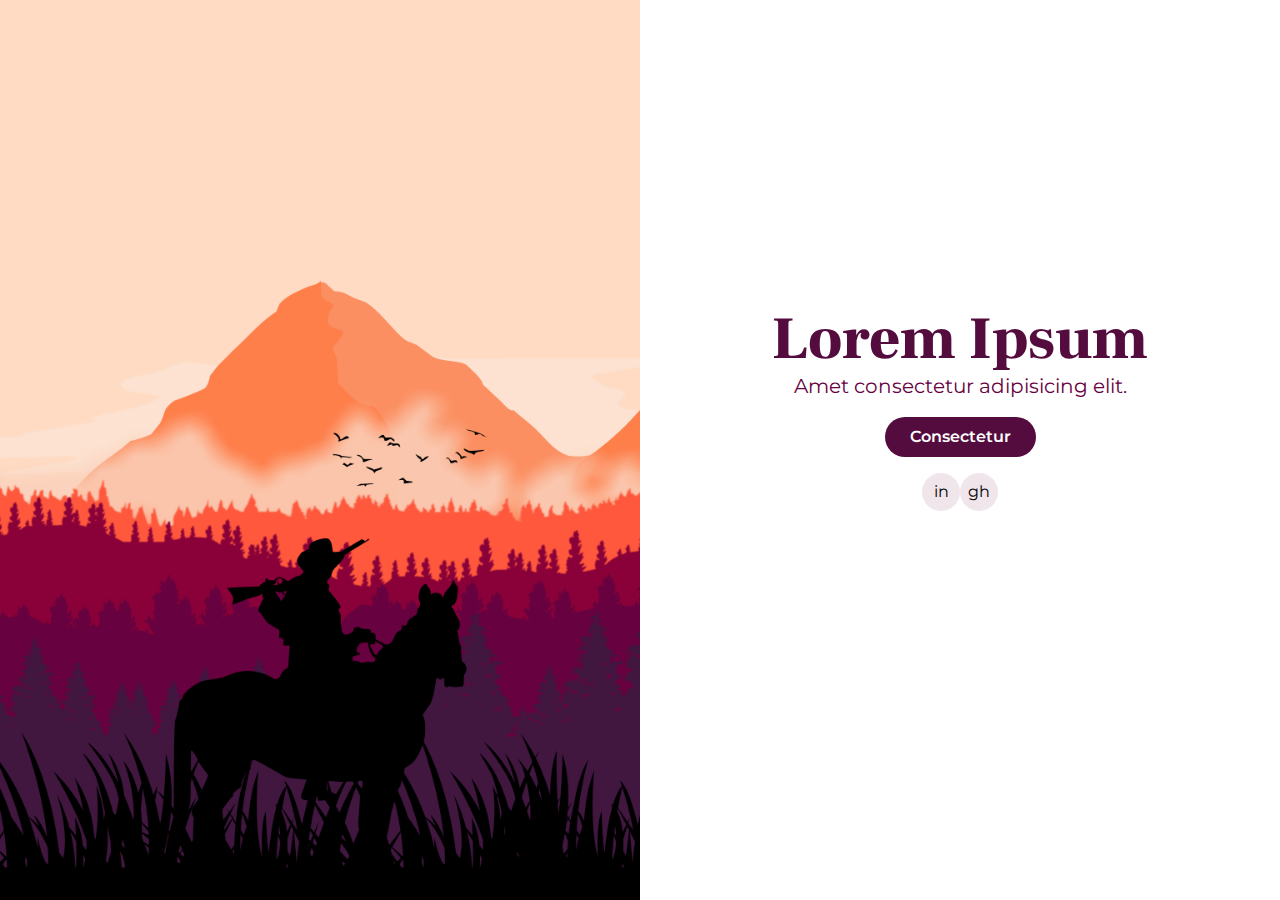
==== index.html @ 706db460 "Initial commit" ====
<!DOCTYPE html>
<html lang="en">

<head>
  <meta charset="UTF-8">
  <meta name="viewport" content="width=device-width, initial-scale=1.0">
  <meta http-equiv="X-UA-Compatible" content="ie=edge">
  <link rel="stylesheet" href="css/index.css">
  <title>Document</title>
</head>

<body>
  <div class="page">
    <div class="left-column">
      <img src="assets/rdr.png" class="background-image">
    </div>
    <div class="right-column">
      <h1>Lorem Ipsum</h1>
      <p>Amet consectetur adipisicing elit.</p>
      <div class="button button-portfolio">Consectetur</div>
      <div class="icons-row">
        <div class="icon">in</div>
        <div class="icon">gh</div>
      </div>
    </div>
  </div>
</body>

</html>
---- css/index.css ----
@import url("https://fonts.googleapis.com/css?family=Frank+Ruhl+Libre:400,700,900|Montserrat:400,600&display=swap");
html {
  max-height: 100vh;
  font-family: 'Frank Ruhl Libre', serif;
  --primary-dark: #540c3f;
  --primary: #68013F;
}

html,
body {
  margin: 0;
  padding: 0;
}

.page {
  height: 100vh;
  display: -webkit-box;
  display: -ms-flexbox;
  display: flex;
}

.left-column {
  -webkit-box-flex: 1;
      -ms-flex: 1;
          flex: 1;
}

.right-column {
  -webkit-box-flex: 1;
      -ms-flex: 1;
          flex: 1;
  text-align: center;
  margin-top: 35vh;
}

.right-column h1 {
  color: var(--primary-dark);
  font-weight: 900;
  font-size: 60px;
  line-height: 50px;
  margin-top: 0;
  margin-bottom: 0;
}

.right-column p {
  color: var(--primary);
  font-family: 'Montserrat', sans-serif;
  font-size: 20px;
  line-height: 22px;
  margin-top: 10px;
}

.background-image {
  height: 100%;
  width: 100%;
  -o-object-fit: cover;
     object-fit: cover;
  display: block;
}

.button {
  font-family: 'Montserrat', sans-serif;
  -webkit-box-align: center;
      -ms-flex-align: center;
          align-items: center;
  cursor: pointer;
  display: -webkit-inline-box;
  display: -ms-inline-flexbox;
  display: inline-flex;
  max-width: 100%;
  white-space: nowrap;
  word-break: keep-all;
  margin: 0px auto;
  overflow: hidden;
}

.button-portfolio {
  color: white;
  font-size: 16px;
  font-weight: 600;
  line-height: 40px;
  background-color: #540c3f;
  border-radius: 100px;
  padding: 0 25px;
}

.button-portfolio:hover {
  background-color: #68013f;
  opacity: .8;
}

.icons-row {
  margin-top: 1em;
  display: -webkit-box;
  display: -ms-flexbox;
  display: flex;
  -webkit-box-pack: center;
      -ms-flex-pack: center;
          justify-content: center;
}

.icon {
  background: rgba(104, 1, 63, 0.1);
  height: 38px;
  line-height: 38px;
  text-align: center;
  width: 38px;
  border-radius: 19px;
  font-family: 'Montserrat', sans-serif;
}
/*# sourceMappingURL=index.css.map */
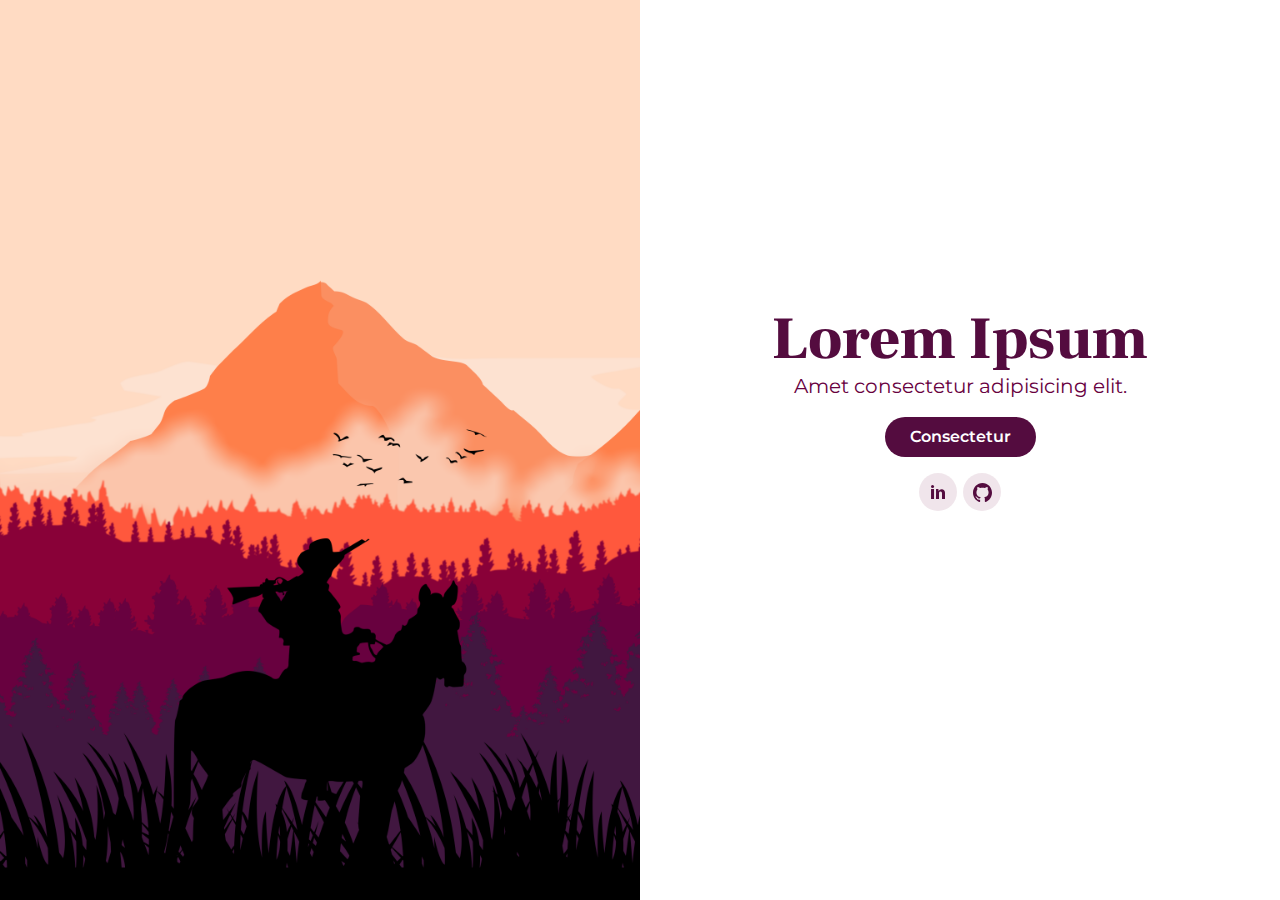
==== commit 3f4e7333: "Add Icons" ====
--- a/index.html
+++ b/index.html
@@ -19,8 +19,8 @@
       <p>Amet consectetur adipisicing elit.</p>
       <div class="button button-portfolio">Consectetur</div>
       <div class="icons-row">
-        <div class="icon">in</div>
-        <div class="icon">gh</div>
+        <div class="icon linkedin"></div>
+        <div class="icon github"></div>
       </div>
     </div>
   </div>
--- a/css/index.css
+++ b/css/index.css
@@ -107,5 +107,33 @@
   width: 38px;
   border-radius: 19px;
   font-family: 'Montserrat', sans-serif;
+  margin: 0 .2em;
+  background-repeat: no-repeat;
+  background-position: center;
+}
+
+.icon:hover {
+  background: rgba(104, 1, 63, 0.8);
+  background-repeat: no-repeat;
+  background-position: center;
+  cursor: pointer;
+}
+
+.linkedin {
+  background-image: url("../assets/linkedin-purple.svg");
+}
+
+.linkedin:hover {
+  background-image: url("../assets/linkedin-white.svg");
+}
+
+.github {
+  background-image: url("../assets/github-purple.svg");
+  background-size: 50%;
+}
+
+.github:hover {
+  background-image: url("../assets/github-white.svg");
+  background-size: 50%;
 }
 /*# sourceMappingURL=index.css.map */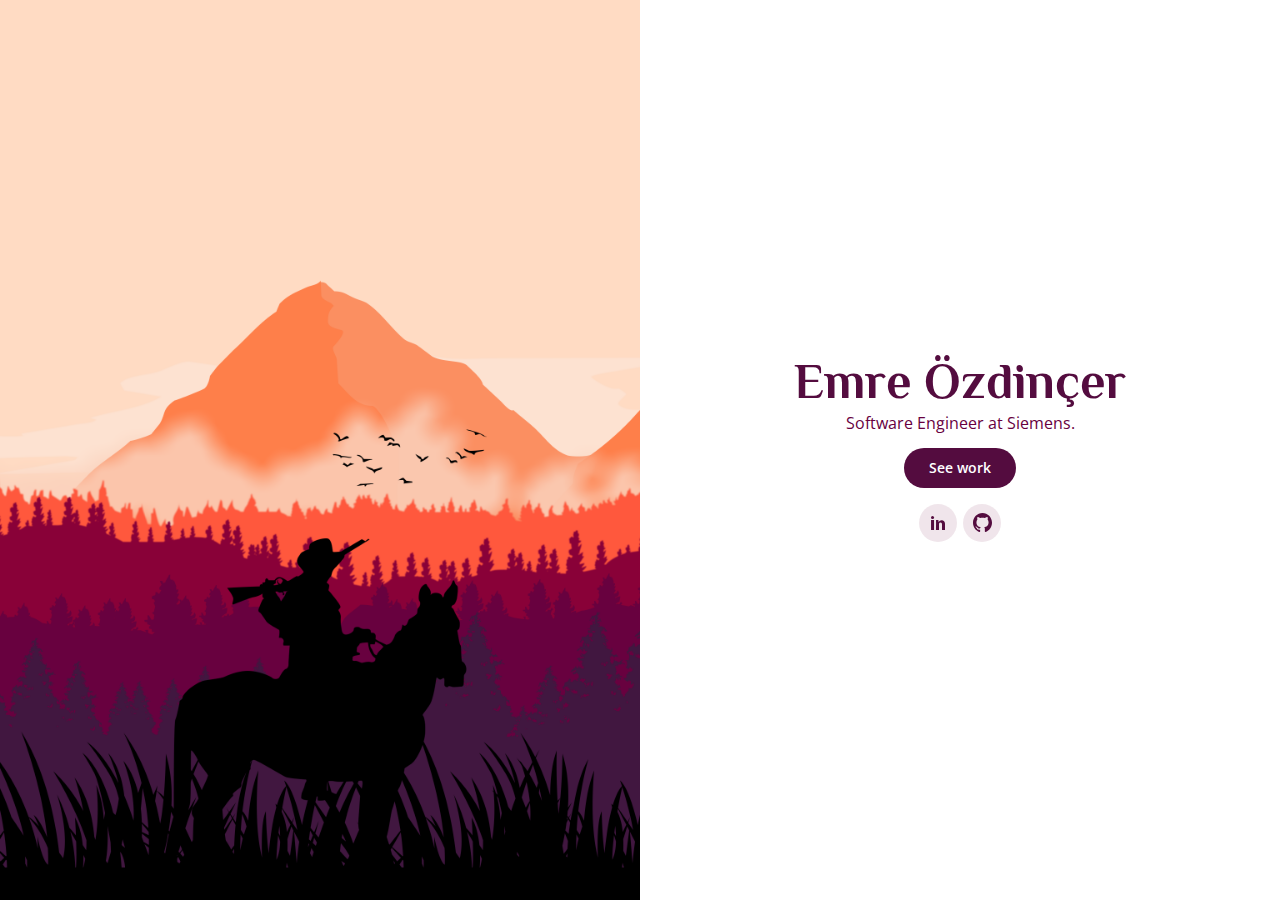
==== commit 0540d1bc: "Finish index page, start gallery page" ====
--- a/index.html
+++ b/index.html
@@ -6,18 +6,22 @@
   <meta name="viewport" content="width=device-width, initial-scale=1.0">
   <meta http-equiv="X-UA-Compatible" content="ie=edge">
   <link rel="stylesheet" href="css/index.css">
-  <title>Document</title>
+  <title>Emre - Home</title>
 </head>
 
 <body>
   <div class="page">
-    <div class="left-column">
+    <div class="section-background">
       <img src="assets/rdr.png" class="background-image">
     </div>
-    <div class="right-column">
-      <h1>Lorem Ipsum</h1>
-      <p>Amet consectetur adipisicing elit.</p>
-      <div class="button button-portfolio">Consectetur</div>
+    <div class="section-info">
+      <h1>Emre Özdinçer</h1>
+      <p>Software Engineer at Siemens.</p>
+      <div class="button button-portfolio">
+        <a href="gallery.html">
+          See work
+        </a>
+      </div>
       <div class="icons-row">
         <div class="icon linkedin"></div>
         <div class="icon github"></div>
--- a/css/index.css
+++ b/css/index.css
@@ -1,7 +1,8 @@
-@import url("https://fonts.googleapis.com/css?family=Frank+Ruhl+Libre:400,700,900|Montserrat:400,600&display=swap");
+@import url("https://fonts.googleapis.com/css?family=Open+Sans|Philosopher:400,700&display=swap");
 html {
   max-height: 100vh;
-  font-family: 'Frank Ruhl Libre', serif;
+  --display-font:'Philosopher', sans-serif;
+  --body-font: 'Open Sans', sans-serif;
   --primary-dark: #540c3f;
   --primary: #68013F;
 }
@@ -19,34 +20,46 @@
   display: flex;
 }
 
-.left-column {
+.section-background {
   -webkit-box-flex: 1;
       -ms-flex: 1;
           flex: 1;
 }
 
-.right-column {
+.section-info {
+  margin-top: 50px;
+  padding-bottom: 50px;
+  display: -webkit-box;
+  display: -ms-flexbox;
+  display: flex;
+  -webkit-box-orient: vertical;
+  -webkit-box-direction: normal;
+      -ms-flex-direction: column;
+          flex-direction: column;
+  -webkit-box-pack: center;
+      -ms-flex-pack: center;
+          justify-content: center;
   -webkit-box-flex: 1;
       -ms-flex: 1;
           flex: 1;
   text-align: center;
-  margin-top: 35vh;
 }
 
-.right-column h1 {
+.section-info h1 {
+  font-family: var(--display-font);
   color: var(--primary-dark);
   font-weight: 900;
-  font-size: 60px;
-  line-height: 50px;
+  font-size: 50px;
+  line-height: 45px;
   margin-top: 0;
   margin-bottom: 0;
 }
 
-.right-column p {
+.section-info p {
   color: var(--primary);
-  font-family: 'Montserrat', sans-serif;
-  font-size: 20px;
-  line-height: 22px;
+  font-family: var(--body-font);
+  font-size: 16px;
+  line-height: 18px;
   margin-top: 10px;
 }
 
@@ -59,14 +72,9 @@
 }
 
 .button {
-  font-family: 'Montserrat', sans-serif;
-  -webkit-box-align: center;
-      -ms-flex-align: center;
-          align-items: center;
+  font-family: var(--body-font);
+  display: block;
   cursor: pointer;
-  display: -webkit-inline-box;
-  display: -ms-inline-flexbox;
-  display: inline-flex;
   max-width: 100%;
   white-space: nowrap;
   word-break: keep-all;
@@ -74,14 +82,20 @@
   overflow: hidden;
 }
 
+.button a {
+  color: inherit !important;
+  text-decoration: none !important;
+}
+
 .button-portfolio {
   color: white;
-  font-size: 16px;
   font-weight: 600;
+  font-size: 14px;
+  height: 40px;
   line-height: 40px;
-  background-color: #540c3f;
   border-radius: 100px;
   padding: 0 25px;
+  background-color: #540c3f;
 }
 
 .button-portfolio:hover {
@@ -106,7 +120,7 @@
   text-align: center;
   width: 38px;
   border-radius: 19px;
-  font-family: 'Montserrat', sans-serif;
+  font-family: var(--body-font);
   margin: 0 .2em;
   background-repeat: no-repeat;
   background-position: center;
@@ -136,4 +150,32 @@
   background-image: url("../assets/github-white.svg");
   background-size: 50%;
 }
+
+@media only screen and (max-width: 980px) {
+  .page {
+    -webkit-box-orient: vertical;
+    -webkit-box-direction: normal;
+        -ms-flex-direction: column;
+            flex-direction: column;
+  }
+  .page .background-image {
+    height: 50vh;
+    -o-object-position: 50% 70%;
+       object-position: 50% 70%;
+  }
+}
+
+@media only screen and (max-width: 540px) {
+  .section-info h1 {
+    padding: 0 20px;
+    font-size: 30px;
+    line-height: 24px;
+  }
+  .section-info p {
+    font-size: 14px;
+  }
+  .button {
+    font-size: 12px;
+  }
+}
 /*# sourceMappingURL=index.css.map */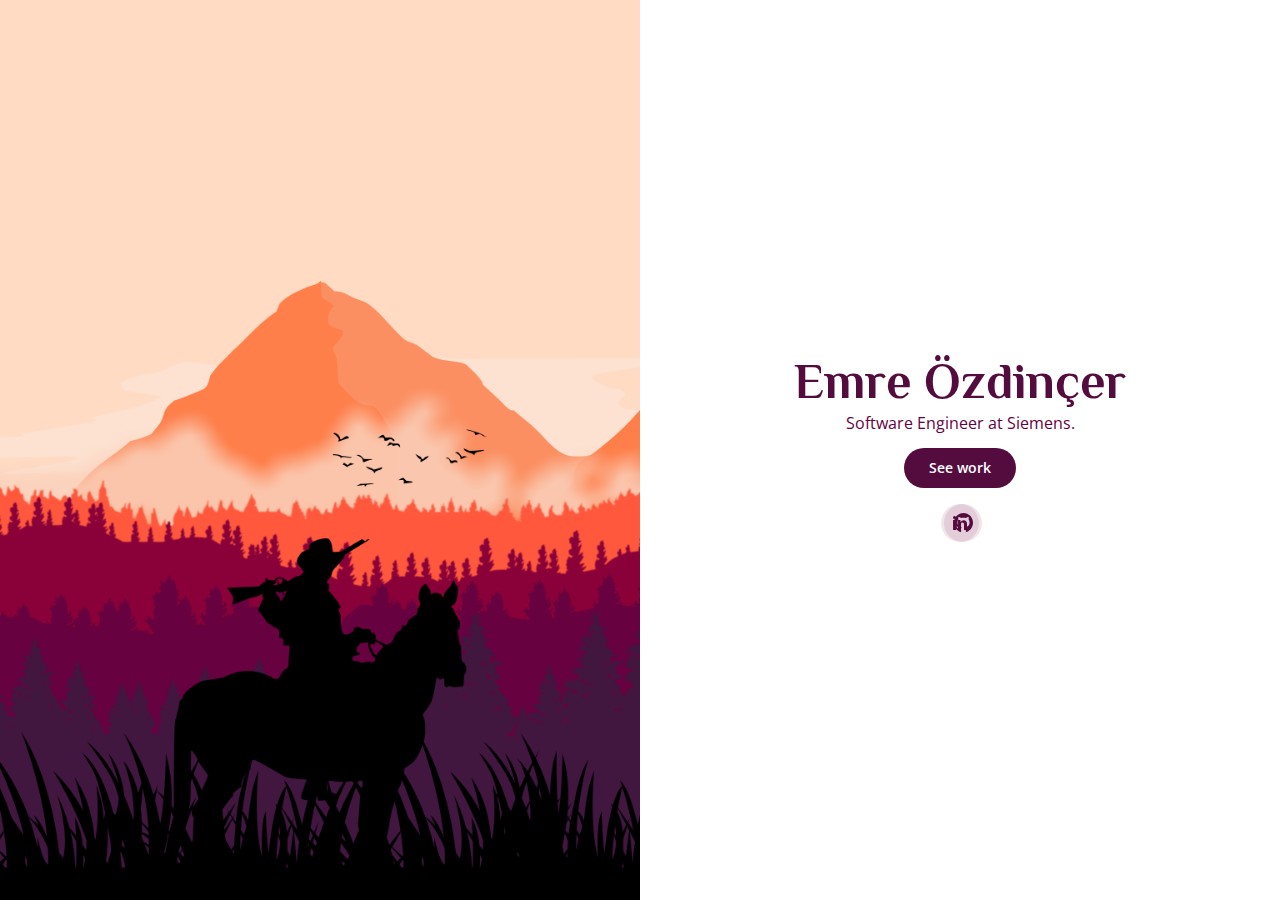
==== commit 314efeb7: "Trigger deployment for github pages" ====
--- a/index.html
+++ b/index.html
@@ -18,16 +18,20 @@
       <h1>Emre Özdinçer</h1>
       <p>Software Engineer at Siemens.</p>
       <div class="button button-portfolio">
-        <a href="gallery.html">
+        <a target="_blank" href="https://github.com/emreozdincer">
           See work
         </a>
       </div>
       <div class="icons-row">
-        <div class="icon linkedin"></div>
-        <div class="icon github"></div>
+        <a target="_blank" href="https://www.linkedin.com/in/emre-ozdincer/">
+          <div class="icon linkedin"/>
+        </a>
+        <a target="_blank" href="https://github.com/emreozdincer">
+          <div class="icon github"/>
+        </a>
       </div>
     </div>
   </div>
 </body>
 
-</html>+</html>
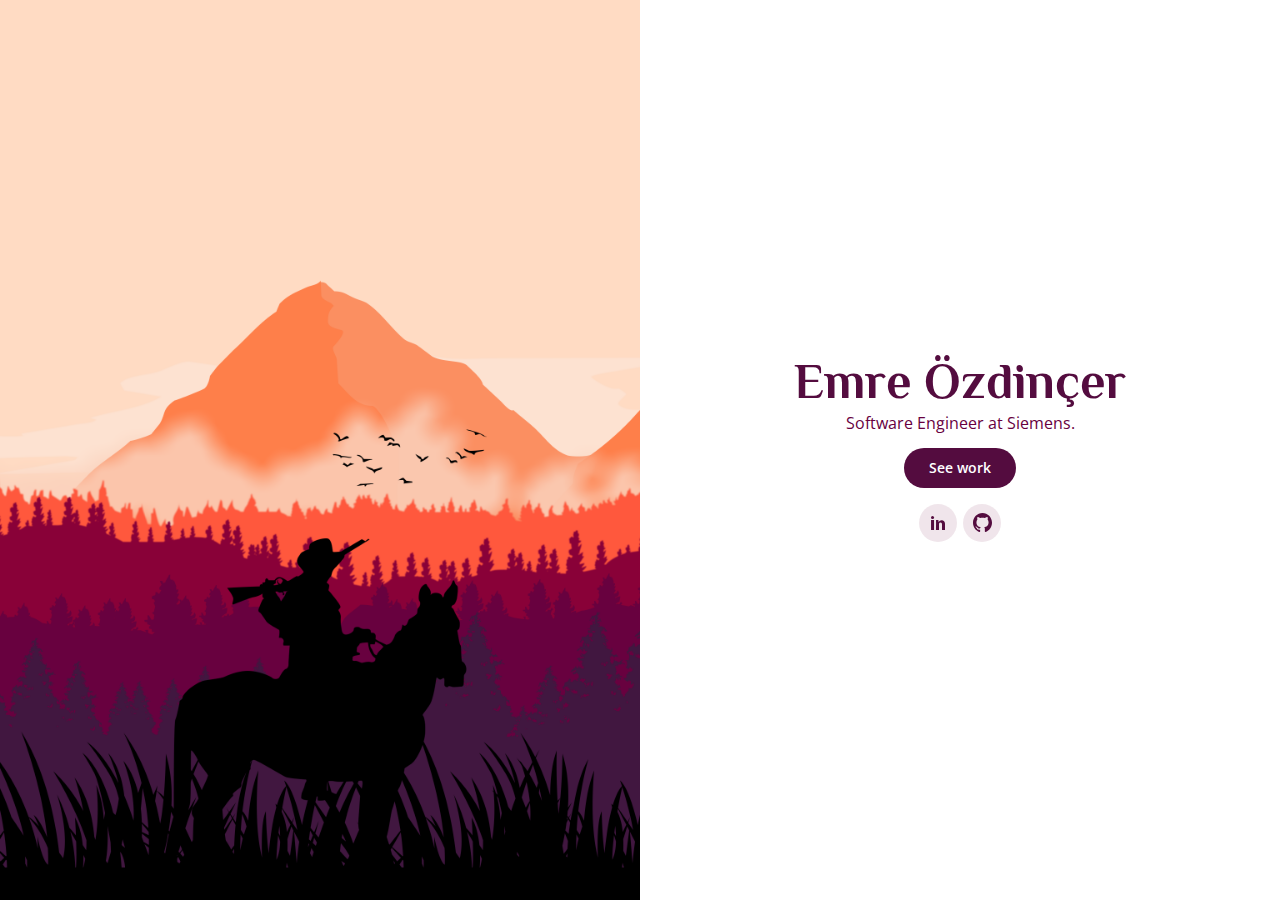
==== commit 393502f4: "Bugfix" ====
--- a/index.html
+++ b/index.html
@@ -24,10 +24,10 @@
       </div>
       <div class="icons-row">
         <a target="_blank" href="https://www.linkedin.com/in/emre-ozdincer/">
-          <div class="icon linkedin"/>
+          <div class="icon linkedin"></div>
         </a>
         <a target="_blank" href="https://github.com/emreozdincer">
-          <div class="icon github"/>
+          <div class="icon github"></div>
         </a>
       </div>
     </div>
